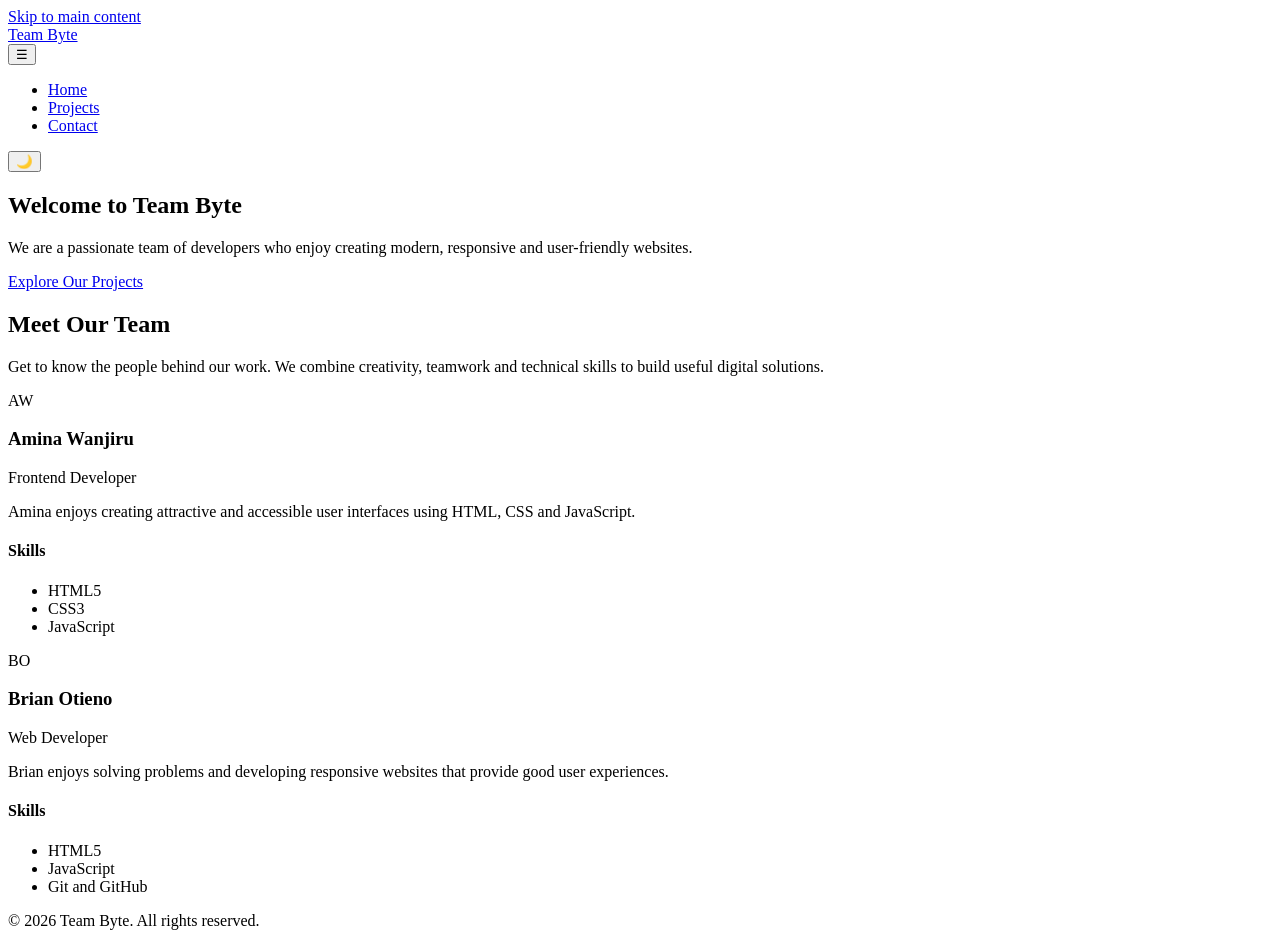
==== index.html @ 7572c602 "Create home page HTML Co-authored-by: stanleybrandon606-glitch  <stanleybrandon606@gmail.com>" ====
<!doctype html>
<html lang="en">
  <head>
    <meta charset="UTF-8" />
    <meta name="viewport" content="width=device-width, initial-scale=1.0" />
    <meta
      name="description"
      content="Meet our team and explore our web development projects."
    />
    <title>Team Byte | Home</title>

    <link rel="stylesheet" href="css/styles.css" />
    <script src="js/script.js" defer></script>
  </head>

  <body>
    <a href="#main-content" class="skip-link">Skip to main content</a>

    <header class="site-header">
      <div class="container header-content">
        <a href="index.html" class="logo">Team Byte</a>

        <nav class="main-nav" aria-label="Main navigation">
          <button
            class="nav-toggle"
            aria-label="Toggle navigation"
            aria-expanded="false"
          >
            ☰
          </button>

          <ul class="nav-links">
            <li><a href="index.html" aria-current="page">Home</a></li>
            <li><a href="projects.html">Projects</a></li>
            <li><a href="contact.html">Contact</a></li>
          </ul>
        </nav>

        <button class="theme-toggle" aria-label="Toggle dark mode">🌙</button>
      </div>
    </header>

    <main id="main-content">
      <section class="hero">
        <div class="container">
          <h1>Welcome to Team Byte</h1>

          <p class="hero-lead">
            We are a passionate team of developers who enjoy creating modern,
            responsive and user-friendly websites.
          </p>

          <a href="projects.html" class="btn">Explore Our Projects</a>
        </div>
      </section>

      <section class="team-section">
        <div class="container">
          <h2>Meet Our Team</h2>

          <p>
            Get to know the people behind our work. We combine creativity,
            teamwork and technical skills to build useful digital solutions.
          </p>

          <div class="team-grid">
            <article class="team-card">
              <div class="profile-placeholder" aria-hidden="true">AW</div>

              <h3>Amina Wanjiru</h3>

              <p class="role">Frontend Developer</p>

              <p>
                Amina enjoys creating attractive and accessible user interfaces
                using HTML, CSS and JavaScript.
              </p>

              <h4>Skills</h4>

              <ul>
                <li>HTML5</li>
                <li>CSS3</li>
                <li>JavaScript</li>
              </ul>
            </article>

            <article class="team-card">
              <div class="profile-placeholder" aria-hidden="true">BO</div>

              <h3>Brian Otieno</h3>

              <p class="role">Web Developer</p>

              <p>
                Brian enjoys solving problems and developing responsive websites
                that provide good user experiences.
              </p>

              <h4>Skills</h4>

              <ul>
                <li>HTML5</li>
                <li>JavaScript</li>
                <li>Git and GitHub</li>
              </ul>
            </article>
          </div>
        </div>
      </section>
    </main>

    <footer class="site-footer">
      <div class="container">
        <p>
          &copy; <span id="current-year">2026</span> Team Byte. All rights
          reserved.
        </p>
      </div>
    </footer>
  </body>
</html>
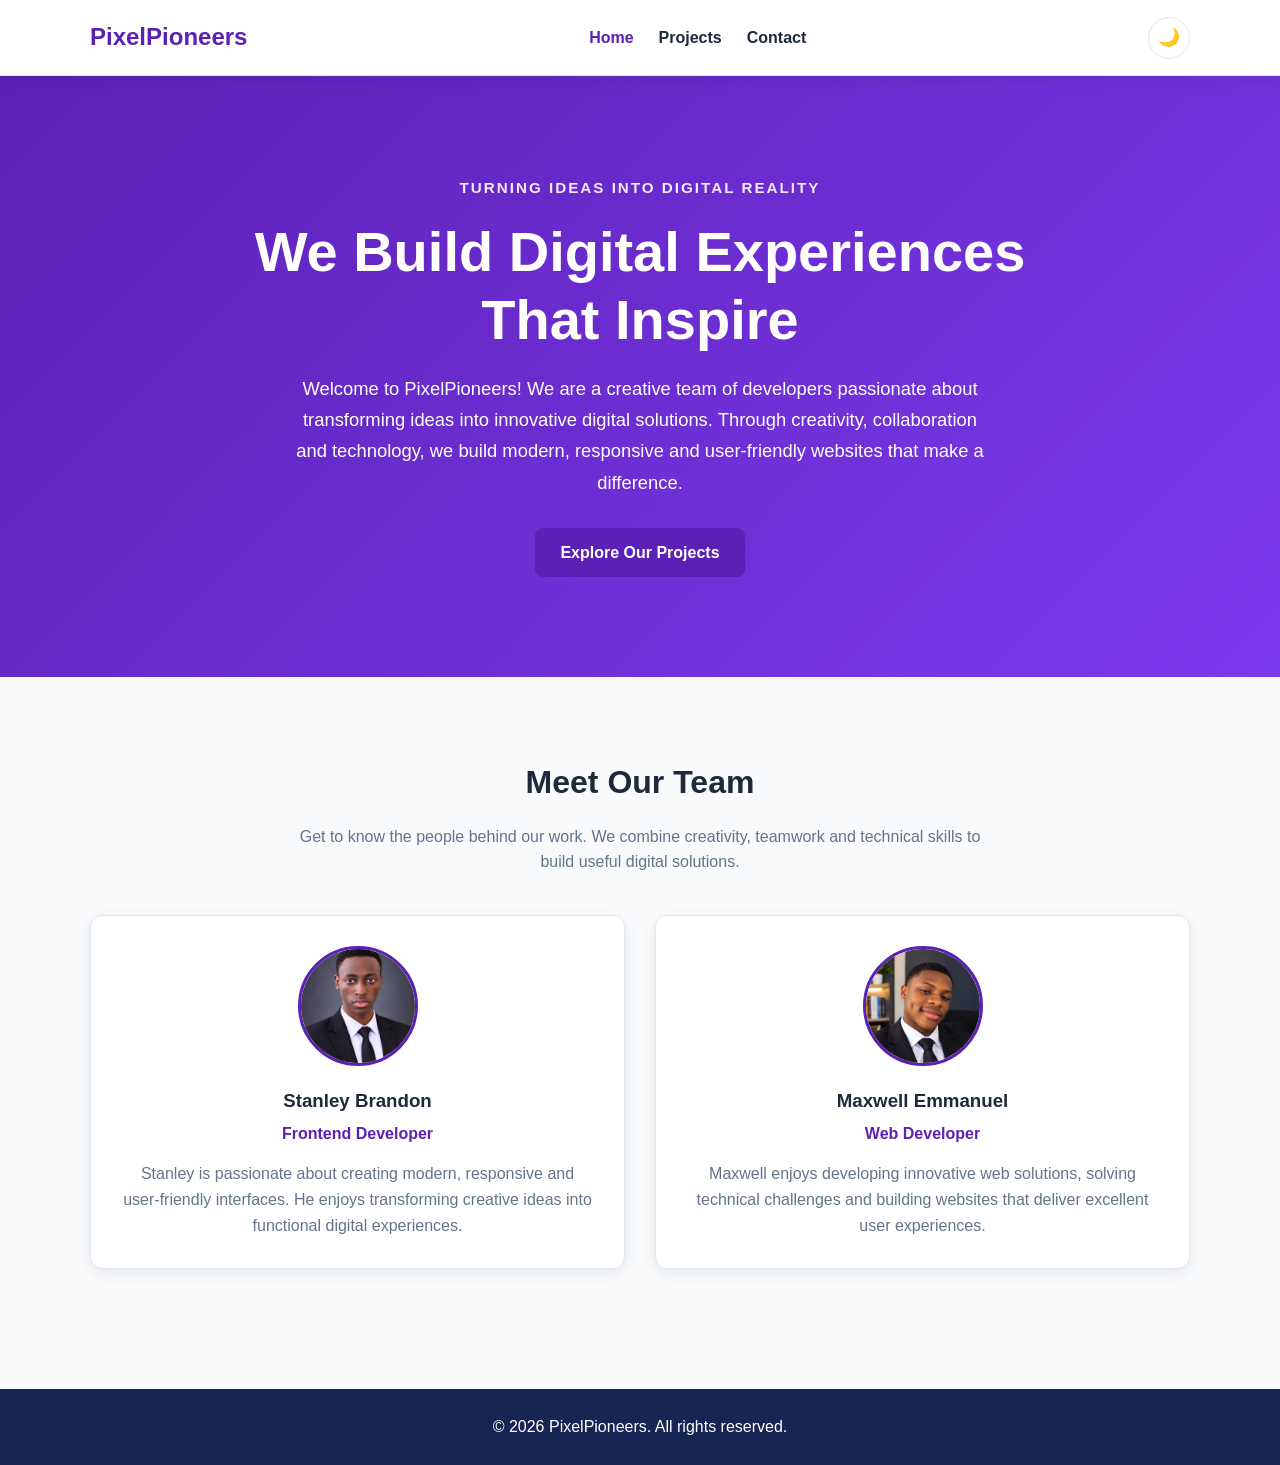
==== commit 6a4b63d8: "Complete Part 5 team website customisation Add PixelPioneers branding, team profiles, customised the" ====
--- a/index.html
+++ b/index.html
@@ -5,9 +5,9 @@
     <meta name="viewport" content="width=device-width, initial-scale=1.0" />
     <meta
       name="description"
-      content="Meet our team and explore our web development projects."
+      content="Meet PixelPioneers, a creative team of developers turning ideas into digital reality through innovative web development."
     />
-    <title>Team Byte | Home</title>
+    <title>PixelPioneers | Home</title>
 
     <link rel="stylesheet" href="css/styles.css" />
     <script src="js/script.js" defer></script>
@@ -18,7 +18,7 @@
 
     <header class="site-header">
       <div class="container header-content">
-        <a href="index.html" class="logo">Team Byte</a>
+        <a href="index.html" class="logo">PixelPioneers</a>
 
         <nav class="main-nav" aria-label="Main navigation">
           <button
@@ -43,14 +43,19 @@
     <main id="main-content">
       <section class="hero">
         <div class="container">
-          <h1>Welcome to Team Byte</h1>
+          <p class="hero-tagline">Turning Ideas into Digital Reality</p>
+
+          <h1>We Build Digital Experiences That Inspire</h1>
 
           <p class="hero-lead">
-            We are a passionate team of developers who enjoy creating modern,
-            responsive and user-friendly websites.
+            Welcome to PixelPioneers! We are a creative team of developers
+            passionate about transforming ideas into innovative digital
+            solutions. Through creativity, collaboration and technology, we
+            build modern, responsive and user-friendly websites that make a
+            difference.
           </p>
 
-          <a href="projects.html" class="btn">Explore Our Projects</a>
+          <a href="projects.html" class="btn"> Explore Our Projects </a>
         </div>
       </section>
 
@@ -64,46 +69,42 @@
           </p>
 
           <div class="team-grid">
+            <!-- Stanley Brandon -->
             <article class="team-card">
-              <div class="profile-placeholder" aria-hidden="true">AW</div>
+              <img
+                src="images/stanley.jpg"
+                alt="Portrait of Stanley Brandon"
+                class="profile-photo"
+              />
 
-              <h3>Amina Wanjiru</h3>
+              <h3>Stanley Brandon</h3>
 
               <p class="role">Frontend Developer</p>
 
               <p>
-                Amina enjoys creating attractive and accessible user interfaces
-                using HTML, CSS and JavaScript.
+                Stanley is passionate about creating modern, responsive and
+                user-friendly interfaces. He enjoys transforming creative ideas
+                into functional digital experiences.
               </p>
-
-              <h4>Skills</h4>
-
-              <ul>
-                <li>HTML5</li>
-                <li>CSS3</li>
-                <li>JavaScript</li>
-              </ul>
             </article>
 
+            <!-- Maxwell Emmanuel -->
             <article class="team-card">
-              <div class="profile-placeholder" aria-hidden="true">BO</div>
+              <img
+                src="images/maxwell.jpg"
+                alt="Portrait of Maxwell Emmanuel"
+                class="profile-photo"
+              />
 
-              <h3>Brian Otieno</h3>
+              <h3>Maxwell Emmanuel</h3>
 
               <p class="role">Web Developer</p>
 
               <p>
-                Brian enjoys solving problems and developing responsive websites
-                that provide good user experiences.
+                Maxwell enjoys developing innovative web solutions, solving
+                technical challenges and building websites that deliver
+                excellent user experiences.
               </p>
-
-              <h4>Skills</h4>
-
-              <ul>
-                <li>HTML5</li>
-                <li>JavaScript</li>
-                <li>Git and GitHub</li>
-              </ul>
             </article>
           </div>
         </div>
@@ -113,7 +114,7 @@
     <footer class="site-footer">
       <div class="container">
         <p>
-          &copy; <span id="current-year">2026</span> Team Byte. All rights
+          &copy; <span id="current-year">2026</span> PixelPioneers. All rights
           reserved.
         </p>
       </div>
--- a/css/styles.css
+++ b/css/styles.css
@@ -0,0 +1,651 @@
+/* =========================================
+   1. DESIGN VARIABLES
+========================================= */
+
+:root {
+  --primary-color: #5b21b6;
+  --primary-action-color: #5b21b6;
+  --primary-hover: #4c1d95;
+  --secondary-color: #172554;
+
+  --background-color: #f8fafc;
+  --surface-color: #ffffff;
+
+  --text-color: #1e293b;
+  --muted-color: #64748b;
+
+  --border-color: #e2e8f0;
+
+  --success-color: #15803d;
+  --error-color: #dc2626;
+
+  --shadow: 0 4px 15px rgba(0, 0, 0, 0.08);
+
+  --border-radius: 12px;
+  --transition: 0.3s ease;
+}
+
+/* =========================================
+   2. DARK THEME
+========================================= */
+
+[data-theme="dark"] {
+  --primary-color: #a78bfa;
+  --primary-action-color: #5b21b6;
+  --primary-hover: #c4b5fd;
+  /* --secondary-color: #e2e8f0; */
+  --secondary-color: #172554;
+
+  --background-color: #0f172a;
+  --surface-color: #1e293b;
+
+  --text-color: #f1f5f9;
+  --muted-color: #cbd5e1;
+
+  --border-color: #334155;
+
+  --success-color: #4ade80;
+  --error-color: #f87171;
+
+  --shadow: 0 4px 15px rgba(0, 0, 0, 0.25);
+}
+
+/* =========================================
+   3. RESET AND BASE STYLES
+========================================= */
+
+* {
+  margin: 0;
+  padding: 0;
+  box-sizing: border-box;
+}
+
+html {
+  scroll-behavior: smooth;
+}
+
+body {
+  font-family: Arial, Helvetica, sans-serif;
+  background-color: var(--background-color);
+  color: var(--text-color);
+  line-height: 1.6;
+  transition:
+    background-color var(--transition),
+    color var(--transition);
+}
+
+a {
+  text-decoration: none;
+  color: inherit;
+}
+
+button,
+input,
+textarea,
+select {
+  font: inherit;
+}
+
+button {
+  cursor: pointer;
+}
+
+img {
+  max-width: 100%;
+  display: block;
+}
+
+ul {
+  list-style-position: inside;
+}
+
+/* =========================================
+   4. ACCESSIBILITY
+========================================= */
+
+.skip-link {
+  position: absolute;
+  top: -100px;
+  left: 10px;
+  background: var(--primary-action-color);
+  color: white;
+  padding: 10px 15px;
+  z-index: 1000;
+}
+
+.skip-link:focus {
+  top: 10px;
+}
+
+:focus-visible {
+  outline: 3px solid var(--primary-color);
+  outline-offset: 3px;
+}
+
+/* =========================================
+   5. REUSABLE CONTAINER
+========================================= */
+
+.container {
+  width: min(1100px, 90%);
+  margin: 0 auto;
+}
+
+/* =========================================
+   6. HEADER AND NAVIGATION
+========================================= */
+
+.site-header {
+  background-color: var(--surface-color);
+  border-bottom: 1px solid var(--border-color);
+
+  position: sticky;
+  top: 0;
+  z-index: 100;
+
+  box-shadow: var(--shadow);
+}
+
+.header-content {
+  min-height: 75px;
+
+  display: flex;
+  align-items: center;
+  justify-content: space-between;
+  gap: 20px;
+}
+
+.logo {
+  font-size: 1.5rem;
+  font-weight: bold;
+  color: var(--primary-color);
+}
+
+.main-nav {
+  display: flex;
+  align-items: center;
+}
+
+.nav-links {
+  display: flex;
+  align-items: center;
+  gap: 25px;
+  list-style: none;
+}
+
+.nav-links a {
+  color: var(--text-color);
+  font-weight: 600;
+  transition: color var(--transition);
+}
+
+.nav-links a:hover,
+.nav-links a[aria-current="page"] {
+  color: var(--primary-color);
+}
+
+.nav-toggle {
+  display: none;
+  background: none;
+  border: none;
+  color: var(--text-color);
+  font-size: 1.7rem;
+}
+
+.theme-toggle {
+  background: var(--surface-color);
+  border: 1px solid var(--border-color);
+  border-radius: 50%;
+  width: 42px;
+  height: 42px;
+  font-size: 1.1rem;
+  transition: background-color var(--transition);
+}
+
+/* =========================================
+   7. BUTTONS
+========================================= */
+
+.btn {
+  display: inline-block;
+
+  background-color: var(--primary-action-color);
+  color: white;
+
+  padding: 12px 25px;
+
+  border: none;
+  border-radius: 8px;
+
+  font-weight: bold;
+
+  transition:
+    background-color var(--transition),
+    transform var(--transition);
+}
+
+.btn:hover {
+  background-color: var(--primary-hover);
+  transform: translateY(-2px);
+}
+
+/* =========================================
+   8. HERO SECTION
+========================================= */
+
+.hero {
+  padding: 100px 0;
+  text-align: center;
+
+  background: linear-gradient(135deg, var(--primary-action-color), #7c3aed);
+
+  color: white;
+}
+
+.hero-tagline {
+  font-size: 0.95rem;
+  font-weight: 700;
+  letter-spacing: 2px;
+  text-transform: uppercase;
+  margin-bottom: 18px;
+  color: rgba(255, 255, 255, 0.9);
+}
+
+.hero h1 {
+  max-width: 900px;
+  margin: 0 auto 20px;
+  font-size: clamp(2rem, 5vw, 3.5rem);
+  line-height: 1.2;
+}
+
+.hero-lead {
+  max-width: 700px;
+  margin: 0 auto 30px;
+  font-size: 1.15rem;
+  line-height: 1.7;
+}
+
+/* =========================================
+   9. TEAM SECTION
+========================================= */
+
+.team-section {
+  padding: 80px 0;
+  text-align: center;
+}
+
+.team-section h2,
+.projects-section h2,
+.contact-section h2 {
+  font-size: 2rem;
+  margin-bottom: 15px;
+}
+
+.team-section > .container > p {
+  max-width: 700px;
+  margin: 0 auto 40px;
+  color: var(--muted-color);
+}
+
+.team-grid {
+  display: grid;
+  grid-template-columns: repeat(2, minmax(0, 1fr));
+  gap: 30px;
+}
+
+.team-card {
+  background-color: var(--surface-color);
+  padding: 30px;
+  border-radius: var(--border-radius);
+  box-shadow: var(--shadow);
+  border: 1px solid var(--border-color);
+
+  transition: transform var(--transition);
+}
+
+.team-card:hover {
+  transform: translateY(-5px);
+}
+
+.profile-placeholder {
+  width: 100px;
+  height: 100px;
+
+  display: grid;
+  place-items: center;
+
+  margin: 0 auto 20px;
+
+  background-color: var(--primary-action-color);
+  color: white;
+
+  border-radius: 50%;
+
+  font-size: 1.8rem;
+  font-weight: bold;
+}
+
+/* Team member profile photos */
+.profile-photo {
+  width: 120px;
+  height: 120px;
+  display: block;
+  margin: 0 auto 20px;
+  object-fit: cover;
+  border-radius: 50%;
+  border: 3px solid var(--primary-color);
+}
+
+.team-card h3 {
+  margin-bottom: 5px;
+}
+
+.team-card h4 {
+  margin: 20px 0 10px;
+}
+
+.team-card p {
+  color: var(--muted-color);
+}
+
+.team-card .role {
+  color: var(--primary-color);
+  font-weight: bold;
+  margin-bottom: 15px;
+}
+
+/* =========================================
+   10. PAGE HERO
+========================================= */
+
+.page-hero {
+  padding: 65px 0;
+  text-align: center;
+  background-color: var(--surface-color);
+  border-bottom: 1px solid var(--border-color);
+}
+
+.page-hero h1 {
+  font-size: 2.5rem;
+  margin-bottom: 10px;
+}
+
+.page-hero p {
+  color: var(--muted-color);
+}
+
+/* =========================================
+   11. PROJECTS SECTION
+========================================= */
+
+.projects-section {
+  padding: 70px 0;
+  text-align: center;
+}
+
+#project-count {
+  color: var(--muted-color);
+  margin-bottom: 25px;
+}
+
+.project-filters {
+  display: flex;
+  justify-content: center;
+  flex-wrap: wrap;
+  gap: 12px;
+  margin-bottom: 35px;
+}
+
+.filter-btn {
+  padding: 10px 20px;
+
+  border: 1px solid var(--primary-color);
+  border-radius: 25px;
+
+  background-color: transparent;
+  color: var(--primary-color);
+
+  transition: all var(--transition);
+}
+
+.filter-btn:hover,
+.filter-btn.active {
+  background-color: var(--primary-action-color);
+  color: white;
+}
+
+.project-grid {
+  display: grid;
+  grid-template-columns: repeat(3, minmax(0, 1fr));
+  gap: 25px;
+  text-align: left;
+}
+
+.project-card {
+  background-color: var(--surface-color);
+  padding: 25px;
+
+  border: 1px solid var(--border-color);
+  border-radius: var(--border-radius);
+
+  box-shadow: var(--shadow);
+}
+
+.project-card h3 {
+  margin-bottom: 10px;
+}
+
+.project-card p {
+  color: var(--muted-color);
+}
+
+.project-category {
+  display: inline-block;
+  margin-top: 15px;
+
+  padding: 5px 12px;
+
+  background-color: var(--primary-action-color);
+  color: white;
+
+  border-radius: 20px;
+  font-size: 0.8rem;
+}
+
+/* =========================================
+   12. CONTACT SECTION
+========================================= */
+
+.contact-section {
+  padding: 70px 0;
+}
+
+.contact-section h2 {
+  text-align: center;
+  margin-bottom: 35px;
+}
+
+#contact-form {
+  max-width: 650px;
+  margin: 0 auto;
+
+  background-color: var(--surface-color);
+
+  padding: 35px;
+
+  border: 1px solid var(--border-color);
+  border-radius: var(--border-radius);
+
+  box-shadow: var(--shadow);
+}
+
+.form-group {
+  margin-bottom: 22px;
+}
+
+.form-group label {
+  display: block;
+  margin-bottom: 8px;
+  font-weight: bold;
+}
+
+.form-group input,
+.form-group textarea,
+.form-group select {
+  width: 100%;
+
+  padding: 12px;
+
+  border: 1px solid var(--border-color);
+  border-radius: 8px;
+
+  background-color: var(--background-color);
+  color: var(--text-color);
+}
+
+.form-group input:focus,
+.form-group textarea:focus,
+.form-group select:focus {
+  border-color: var(--primary-color);
+  outline: 2px solid var(--primary-color);
+}
+
+/* Project Search */
+.project-search {
+  max-width: 520px;
+  margin: 0 auto 25px;
+  text-align: left;
+}
+
+.project-search label {
+  display: block;
+  margin-bottom: 8px;
+  font-weight: 600;
+}
+
+.project-search input {
+  width: 100%;
+  padding: 12px 14px;
+  border: 1px solid var(--border-color);
+  border-radius: var(--border-radius);
+  background-color: var(--surface-color);
+  color: var(--text-color);
+  font: inherit;
+}
+
+.project-search input:focus {
+  outline: 2px solid var(--primary-color);
+  outline-offset: 2px;
+}
+
+.form-group textarea {
+  resize: vertical;
+}
+
+.error-message {
+  color: var(--error-color);
+  font-size: 0.9rem;
+  margin-top: 5px;
+}
+
+#char-count {
+  color: var(--muted-color);
+  font-size: 0.85rem;
+  margin-top: 5px;
+}
+
+#form-status {
+  margin-top: 15px;
+  font-weight: bold;
+}
+
+/* =========================================
+   13. FOOTER
+========================================= */
+
+.site-footer {
+  background-color: var(--secondary-color);
+  color: white;
+
+  text-align: center;
+
+  padding: 25px 0;
+  margin-top: 40px;
+}
+
+/* =========================================
+   14. RESPONSIVE DESIGN
+========================================= */
+
+@media (max-width: 700px) {
+  .header-content {
+    min-height: 65px;
+  }
+
+  .nav-toggle {
+    display: block;
+  }
+
+  .main-nav {
+    position: relative;
+  }
+
+  .nav-links {
+    display: none;
+
+    position: absolute;
+    top: 45px;
+    right: 0;
+
+    flex-direction: column;
+    align-items: flex-start;
+
+    gap: 15px;
+
+    width: 190px;
+    padding: 20px;
+
+    background-color: var(--surface-color);
+
+    border: 1px solid var(--border-color);
+    border-radius: 10px;
+
+    box-shadow: var(--shadow);
+  }
+
+  .nav-links.active {
+    display: flex;
+  }
+
+  .team-grid,
+  .project-grid {
+    grid-template-columns: 1fr;
+  }
+
+  .hero {
+    padding: 70px 0;
+  }
+
+  .page-hero {
+    padding: 45px 0;
+  }
+
+  .page-hero h1 {
+    font-size: 2rem;
+  }
+
+  #contact-form {
+    padding: 22px;
+  }
+}
+
+@media (prefers-reduced-motion: reduce) {
+  *,
+  *::before,
+  *::after {
+    scroll-behavior: auto !important;
+    transition-duration: 0.01ms !important;
+    animation-duration: 0.01ms !important;
+    animation-iteration-count: 1 !important;
+  }
+}
